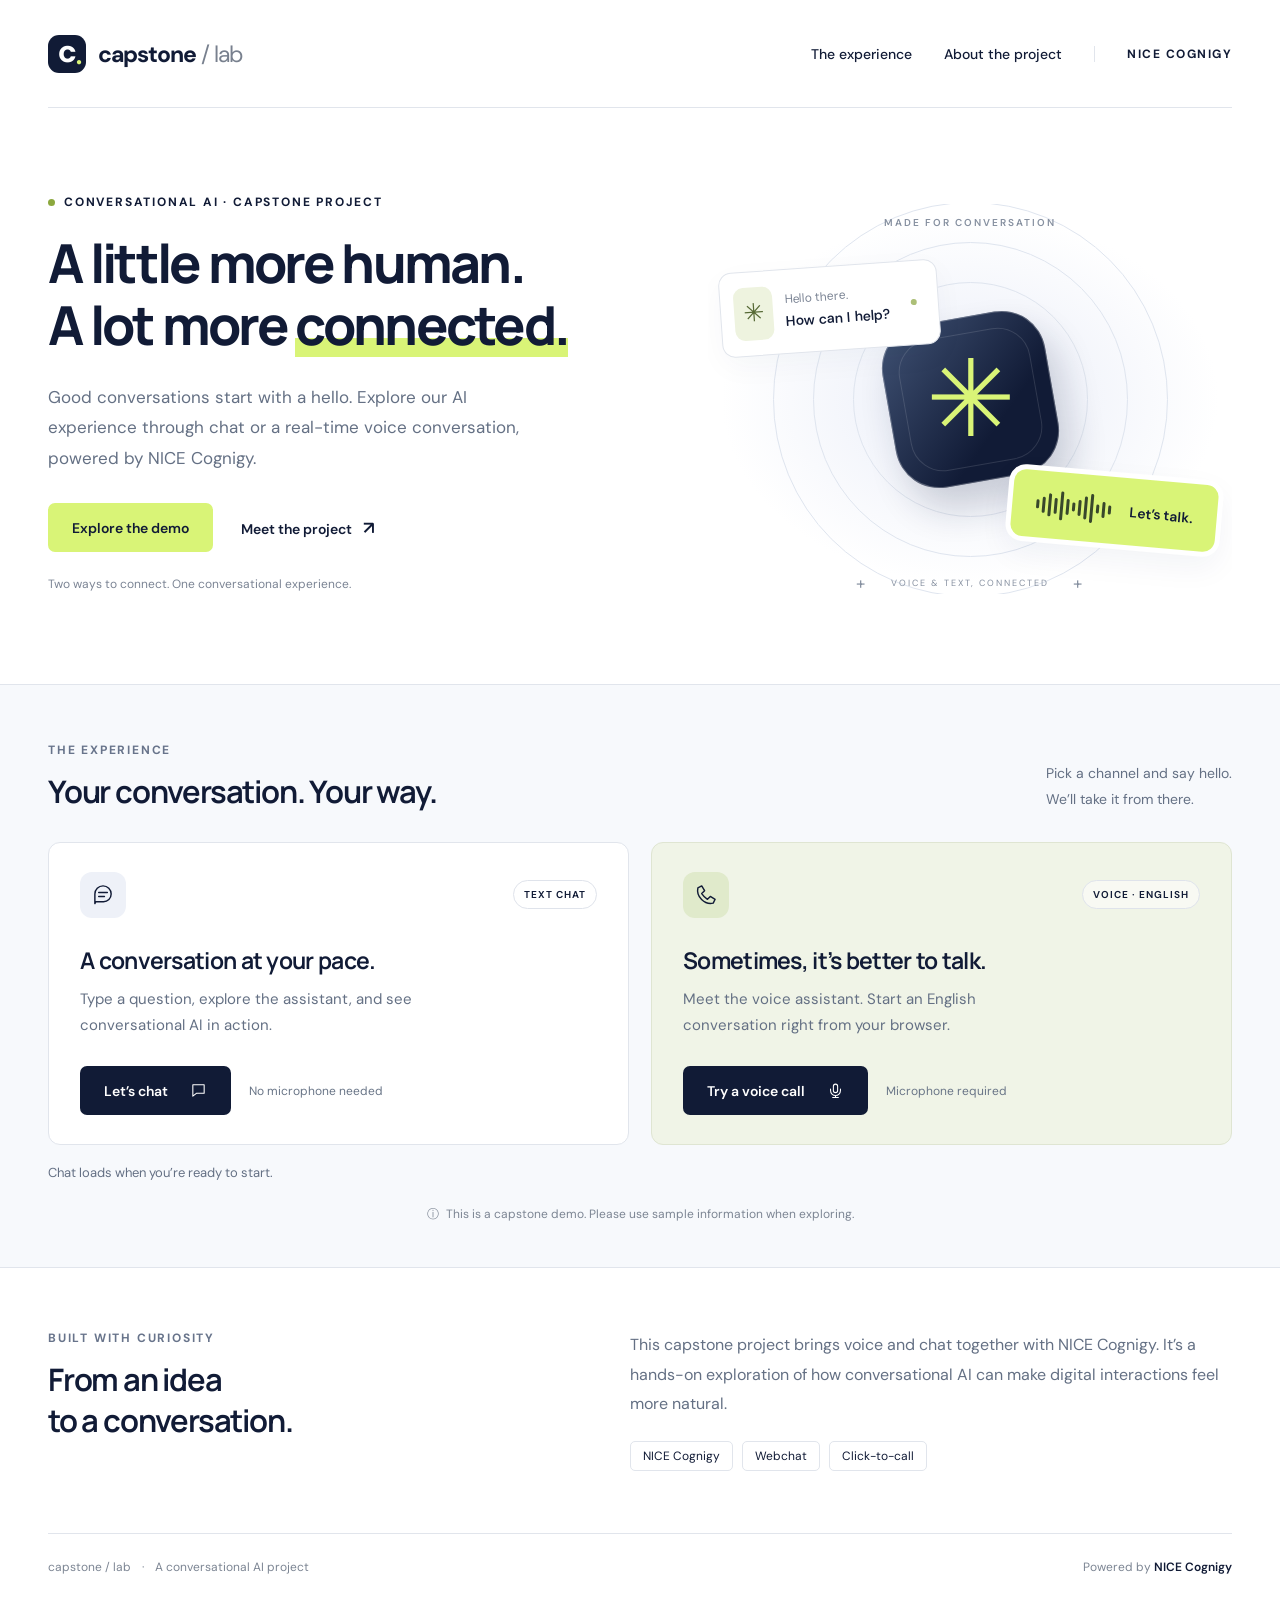
==== index.html @ f388ea54 "Add Cognigy capstone site and GitHub Pages setup" ====
<!doctype html>
<html lang="en">
<head>
  <meta charset="utf-8">
  <meta name="viewport" content="width=device-width, initial-scale=1">
  <meta name="theme-color" content="#111b36">
  <meta name="description" content="Explore a NICE Cognigy capstone project through conversational chat and an English voice experience.">
  <title>Conversational AI Lab · NICE Cognigy Capstone</title>
  <link rel="stylesheet" href="styles.css">
  <script src="app.js" defer></script>
</head>
<body>
  <a class="skip-link" href="#main">Skip to content</a>
  <header class="header wrap">
    <a class="brand" href="#" aria-label="Capstone Lab home"><span class="brand-icon" aria-hidden="true">c<span>●</span></span><span>capstone<span class="brand-light"> / lab</span></span></a>
    <nav aria-label="Main navigation"><a href="#experience">The experience</a><a href="#about">About the project</a><span class="nav-tag">NICE COGNIGY</span></nav>
  </header>
  <main id="main">
    <section class="hero wrap" aria-labelledby="hero-title">
      <div class="hero-copy">
        <p class="eyebrow"><span></span> CONVERSATIONAL AI · CAPSTONE PROJECT</p>
        <h1 id="hero-title">A little more human.<br>A lot more <em>connected.</em></h1>
        <p class="hero-description">Good conversations start with a hello. Explore our AI experience through chat or a real-time voice conversation, powered by NICE Cognigy.</p>
        <div class="hero-actions"><a class="button primary" href="#experience">Explore the demo</a><a class="text-link" href="#about">Meet the project <span aria-hidden="true">↗</span></a></div>
        <p class="hero-note">Two ways to connect. One conversational experience.</p>
      </div>
      <div class="conversation-art" aria-label="Illustration of voice and chat connected through conversational AI" role="img">
        <div class="orbit orbit-one"></div><div class="orbit orbit-two"></div><div class="orbit orbit-three"></div>
        <div class="art-label">MADE FOR CONVERSATION</div>
        <div class="floating-message"><span class="mini-avatar">✳</span><span>Hello there.<br><strong>How can I help?</strong></span><span class="message-dot"></span></div>
        <div class="ai-core"><div class="core-inner"><span class="core-spark">✳</span></div></div>
        <div class="voice-bubble"><span class="wave"><i></i><i></i><i></i><i></i><i></i><i></i><i></i><i></i><i></i><i></i><i></i><i></i><i></i></span><span>Let’s talk.</span></div>
        <div class="art-caption"><span class="tiny-cross">+</span> VOICE & TEXT, CONNECTED <span class="tiny-cross">+</span></div>
      </div>
    </section>
    <section class="experience-section" id="experience" aria-labelledby="experience-title">
      <div class="wrap">
        <div class="section-heading"><div><p class="eyebrow">THE EXPERIENCE</p><h2 id="experience-title">Your conversation. Your way.</h2></div><p>Pick a channel and say hello.<br>We’ll take it from there.</p></div>
        <div class="channels">
          <article class="channel chat-channel">
            <div class="card-top"><span class="channel-icon" aria-hidden="true"><svg viewBox="0 0 24 24"><path d="M20 11.5a8 8 0 0 1-8 8H4l-1 2v-10a8.5 8.5 0 0 1 17 0Z"/><path d="M7 10h9M7 14h6"/></svg></span><span class="pill">TEXT CHAT</span></div>
            <h3>A conversation at your pace.</h3><p>Type a question, explore the assistant, and see conversational AI in action.</p>
            <div class="card-bottom"><button class="button dark" type="button" data-chat>Let’s chat <svg viewBox="0 0 24 24" aria-hidden="true"><path d="M4 4h16v12H9l-5 4Z"/></svg></button><span>No microphone needed</span></div>
          </article>
          <article class="channel voice-channel">
            <div class="card-top"><span class="channel-icon" aria-hidden="true"><svg viewBox="0 0 24 24"><path d="m7 3 3 5-3 3c2 3 3 4 6 6l3-3 5 3-2 4C10 23 1 14 3 5Z"/></svg></span><span class="pill">VOICE · ENGLISH</span></div>
            <h3>Sometimes, it’s better to talk.</h3><p>Meet the voice assistant. Start an English conversation right from your browser.</p>
            <div class="card-bottom"><button class="button dark" type="button" id="open-voice">Try a voice call <svg viewBox="0 0 24 24" aria-hidden="true"><path d="M12 3a3 3 0 0 0-3 3v6a3 3 0 0 0 6 0V6a3 3 0 0 0-3-3ZM5 10v2a7 7 0 0 0 14 0v-2M12 19v3M8 22h8"/></svg></button><span>Microphone required</span></div>
          </article>
        </div>
        <p id="chat-status" class="widget-status" role="status" aria-live="polite">Chat loads when you’re ready to start.</p>
        <p class="demo-note"><span aria-hidden="true">ⓘ</span> This is a capstone demo. Please use sample information when exploring.</p>
      </div>
    </section>
    <section class="about wrap" id="about" aria-labelledby="about-title">
      <div><p class="eyebrow">BUILT WITH CURIOSITY</p><h2 id="about-title">From an idea<br>to a conversation.</h2></div>
      <div class="about-copy"><p>This capstone project brings voice and chat together with NICE Cognigy. It’s a hands-on exploration of how conversational AI can make digital interactions feel more natural.</p><div class="project-tags"><span>NICE Cognigy</span><span>Webchat</span><span>Click-to-call</span></div></div>
    </section>
  </main>
  <footer class="footer wrap"><span>capstone / lab <span class="footer-divider">·</span> A conversational AI project</span><span>Powered by <strong>NICE Cognigy</strong></span></footer>
  <dialog id="voice-dialog" aria-labelledby="voice-title"><div class="dialog-header"><div><p class="eyebrow">VOICE EXPERIENCE</p><h2 id="voice-title">Let’s talk. In English.</h2></div><button id="close-voice" class="close-button" aria-label="Close voice experience and end call">✕</button></div><p class="dialog-help">Allow microphone access when prompted, then use the call controls below. Closing this window ends the session.</p><iframe id="voice-frame" title="Cognigy English click-to-call" allow="microphone; autoplay"></iframe></dialog>
  <noscript><p class="noscript">Enable JavaScript to use the chat and voice experiences.</p></noscript>
</body>
</html>
---- styles.css ----
@import url('https://fonts.googleapis.com/css2?family=DM+Sans:wght@400;450;500;550;600;650;700&family=Manrope:wght@400;500;600;650;700;750;800&display=swap');
:root{--navy:#111b36;--muted:#647084;--lime:#d9f477;--line:#e1e5ec;--paper:#f7f9fc;font-family:'DM Sans',sans-serif;color:var(--navy);background:#fff;font-synthesis:none}
*{box-sizing:border-box}html{scroll-behavior:smooth;scroll-padding-top:25px}body{margin:0}button,a{-webkit-tap-highlight-color:transparent}a{color:inherit;text-decoration:none}button{font:inherit;cursor:pointer}button:disabled{cursor:wait;opacity:.65}button,a{touch-action:manipulation}button:focus-visible,a:focus-visible{outline:3px solid #71883a;outline-offset:5px}.wrap{width:min(1200px,calc(100% - 96px));margin-inline:auto}.header{height:108px;display:flex;align-items:center;justify-content:space-between;border-bottom:1px solid var(--line)}.brand{display:flex;align-items:center;gap:12px;font-weight:750;font-size:23px;letter-spacing:-1px}.brand-light{font-weight:400;color:#78808e}.brand-icon{width:38px;height:38px;border-radius:11px;background:var(--navy);color:white;font-size:32px;line-height:33px;text-align:center;position:relative}.brand-icon span{font-size:10px;color:var(--lime);position:absolute;right:5px;bottom:-5px}nav{display:flex;align-items:center;gap:32px;font-size:14px;font-weight:500}nav a:hover,.text-link:hover{text-decoration:underline;text-underline-offset:5px}.nav-tag{border-left:1px solid var(--line);padding-left:32px;letter-spacing:1.5px;font-size:12px;font-weight:700}.hero{display:grid;grid-template-columns:1.2fr 1fr;gap:32px;align-items:center;padding-block:86px 80px}.eyebrow{display:flex;align-items:center;gap:9px;font-size:12px;letter-spacing:1.8px;font-weight:700;margin:0 0 22px}.eyebrow>span{width:7px;height:7px;background:#8ca83e;border-radius:50%}h1,h2,h3{font-family:Manrope,sans-serif}h1{font-size:clamp(38px,4.2vw,58px);line-height:1.15;letter-spacing:-2.7px;font-weight:750;margin:0 0 26px}h1 em{font-style:normal;position:relative;white-space:nowrap;background:linear-gradient(transparent 68%,var(--lime) 68%,var(--lime) 94%,transparent 94%)}.hero-description{font-size:17px;line-height:1.8;color:var(--muted);max-width:475px;margin:0 0 30px}.hero-actions{display:flex;align-items:center;gap:28px}.button{display:inline-flex;gap:22px;align-items:center;justify-content:center;min-height:49px;border-radius:7px;padding:14px 23px;border:1px solid transparent;font-size:14px;font-weight:600;transition:transform .2s,background .2s}.button:hover{transform:translateY(-2px)}.primary{background:var(--lime)}.primary:hover{background:#cbe967}.text-link{font-size:14px;font-weight:600}.text-link span{font-size:18px;margin-left:8px}.hero-note{color:#7b8494;font-size:12px;margin-top:24px}.conversation-art{height:390px;position:relative;display:grid;place-items:center;background:radial-gradient(ellipse at center,#e9edf8 0,transparent 67%);overflow:hidden}.orbit{position:absolute;border:1px solid #dfe5ef;border-radius:50%;width:235px;height:235px}.orbit-two{width:315px;height:315px}.orbit-three{width:395px;height:395px}.orbit-two:before{content:'';position:absolute;width:10px;height:10px;background:var(--lime);border:4px solid white;box-sizing:content-box;border-radius:50%;left:16px;top:45px}.orbit-three:after{content:'+';position:absolute;color:#8190a6;font-size:24px;right:43px;bottom:44px}.art-label{position:absolute;top:12px;font-size:10px;font-weight:600;letter-spacing:2px;color:#8690a0}.ai-core{width:165px;height:165px;border-radius:44px;transform:rotate(-10deg);background:linear-gradient(135deg,#415375,#111b36 66%);box-shadow:9px 23px 36px #15223e30,inset 0 0 0 1px #fff4;display:grid;place-items:center}.core-inner{border:1px solid #ffffff20;width:133px;height:133px;display:grid;place-items:center;border-radius:33px}.core-spark{color:var(--lime);font-size:107px;font-family:Arial,sans-serif;line-height:1;transform:rotate(10deg)}.floating-message{position:absolute;z-index:1;top:62px;left:12px;display:flex;gap:12px;align-items:center;background:white;border:1px solid var(--line);padding:15px 21px 15px 13px;border-radius:13px;box-shadow:0 10px 30px #1d305b09;transform:rotate(-4deg);font-size:12px;line-height:1.7;color:#7b8494}.floating-message strong{color:var(--navy);font-weight:550;font-size:14px}.mini-avatar{background:#eef3df;color:#556834;font-size:25px;border-radius:10px;padding:5px 9px}.message-dot{width:6px;height:6px;background:#acbf77;border-radius:50%;margin-left:10px}.voice-bubble{position:absolute;bottom:45px;right:10px;z-index:1;display:flex;align-items:center;gap:19px;background:var(--lime);border:5px solid white;padding:20px 24px;border-radius:17px;transform:rotate(5deg);box-shadow:0 12px 30px #1d305b0d;font-size:14px;font-weight:600}.wave{display:flex;gap:3px;align-items:center;height:27px}.wave i{width:3px;height:9px;border-radius:3px;background:#38472b}.wave i:nth-child(3n){height:23px}.wave i:nth-child(2n){height:16px}.wave i:nth-child(5n){height:29px}.art-caption{position:absolute;bottom:0;display:flex;align-items:center;gap:24px;font-size:9px;letter-spacing:2px;color:#8690a0}.tiny-cross{font-size:17px}.experience-section{background:var(--paper);border-block:1px solid var(--line);padding:57px 0 32px}.section-heading{display:flex;align-items:end;justify-content:space-between;margin-bottom:30px}.section-heading .eyebrow,.about .eyebrow{margin-bottom:13px;color:#68748b}h2{font-size:31px;line-height:1.3;letter-spacing:-1.2px;margin:0;font-weight:650}.section-heading>p{font-size:14px;line-height:1.8;color:var(--muted);margin:0}.channels{display:grid;grid-template-columns:1fr 1fr;gap:22px}.channel{padding:29px 31px;border:1px solid var(--line);border-radius:12px;background:white;position:relative}.voice-channel{background:#f0f4e7;border-color:#dfe5d2}.card-top{display:flex;align-items:center;justify-content:space-between;margin-bottom:26px}.channel-icon{width:46px;height:46px;border-radius:12px;display:grid;place-items:center;background:#eef1f8}.voice-channel .channel-icon{background:#e0eacb}svg{width:23px;height:23px;fill:none;stroke:currentColor;stroke-width:1.5;stroke-linecap:round;stroke-linejoin:round}.pill{font-size:10px;font-weight:650;letter-spacing:1px;border:1px solid #dfe3eb;padding:7px 10px;border-radius:30px;background:#fff8}h3{font-size:23px;letter-spacing:-.7px;font-weight:650;margin:0 0 10px}.channel>p{font-size:15px;line-height:1.75;color:var(--muted);max-width:380px;margin:0 0 28px}.card-bottom{display:flex;align-items:center;gap:18px}.dark{background:var(--navy);color:white}.dark:hover{background:#2a3855}.button svg{width:17px;height:17px}.card-bottom>span{font-size:12px;color:#697587}.widget-status{font-size:13px;color:var(--muted);min-height:20px;margin:19px 0 0}.widget-status.error{color:#a13225}.demo-note{display:flex;justify-content:center;gap:7px;font-size:12px;color:#7c8593;margin-top:22px}.about{display:grid;grid-template-columns:1fr 1.2fr;gap:80px;padding-block:62px}.about-copy>p{font-size:16px;line-height:1.85;color:var(--muted);margin:0 0 22px}.project-tags{display:flex;flex-wrap:wrap;gap:9px}.project-tags span{font-size:12px;border:1px solid var(--line);border-radius:5px;padding:6px 12px}.footer{padding-block:25px 35px;border-top:1px solid var(--line);display:flex;justify-content:space-between;font-size:12px;color:#7c8593}.footer strong{color:var(--navy);font-weight:600}.footer-divider{margin-inline:8px}dialog{width:min(650px,calc(100% - 28px));max-height:90dvh;overflow:auto;border:1px solid var(--line);border-radius:18px;padding:27px;background:white;color:var(--navy)}dialog::backdrop{background:#111b36b3;backdrop-filter:blur(5px)}.dialog-header{display:flex;align-items:start;justify-content:space-between;gap:15px}.dialog-header .eyebrow{margin-bottom:8px}.dialog-header h2{font-size:25px}.close-button{border:1px solid var(--line);border-radius:50%;height:36px;width:36px;background:white;flex-shrink:0}.dialog-help{font-size:14px;line-height:1.7;color:var(--muted)}iframe{width:100%;height:440px;border:0;border-radius:12px;background:#111b36}body:has(dialog[open]){overflow:hidden}.skip-link{position:fixed;left:15px;top:-80px;z-index:100;background:var(--lime);padding:12px}.skip-link:focus{top:15px}.noscript{background:var(--lime);text-align:center;padding:15px}
@media(min-width:1450px){.hero{padding-block:104px}.conversation-art{height:420px}}
@media(max-width:1000px){.wrap{width:calc(100% - 56px)}nav{gap:20px}.nav-tag{display:none}.hero{gap:5px;padding-block:65px}h1{font-size:42px}.conversation-art{transform:scale(.9);margin-inline:-20px}.hero-description{font-size:16px}.channel{padding:25px}.card-bottom{align-items:start;flex-direction:column;gap:12px}.section-heading>p{max-width:200px}.about{gap:40px}}
@media(max-width:700px){.wrap{width:calc(100% - 40px)}.header{height:83px}.brand{font-size:20px}nav a{font-size:12px}nav a:last-of-type{display:none}.hero{grid-template-columns:1fr;padding-top:45px;padding-bottom:30px}.hero .eyebrow{font-size:10px;letter-spacing:1.3px}h1{font-size:clamp(35px,8vw,49px);letter-spacing:-1.8px}.hero-description{max-width:500px}.conversation-art{height:340px;transform:none;width:min(420px,100%);margin:30px auto 0}.floating-message{left:0;top:37px}.voice-bubble{right:0;bottom:35px}.art-label{top:0}.hero-actions{gap:23px}.section-heading{display:block}.section-heading>p{max-width:none;margin-top:15px}.section-heading>p br{display:none}h2{font-size:28px}.experience-section{padding-top:38px}.channels{grid-template-columns:1fr;gap:16px}.card-bottom{flex-direction:row;align-items:center;flex-wrap:wrap}.channel>p{max-width:none}h3{font-size:22px}.about{grid-template-columns:1fr;gap:24px;padding-block:40px}.about h2 br{display:none}.footer{gap:15px;flex-direction:column;padding-bottom:85px}.demo-note{line-height:1.6;justify-content:start}dialog{padding:20px}iframe{height:420px}}
@media(prefers-reduced-motion:reduce){html{scroll-behavior:auto}.button{transition:none}}
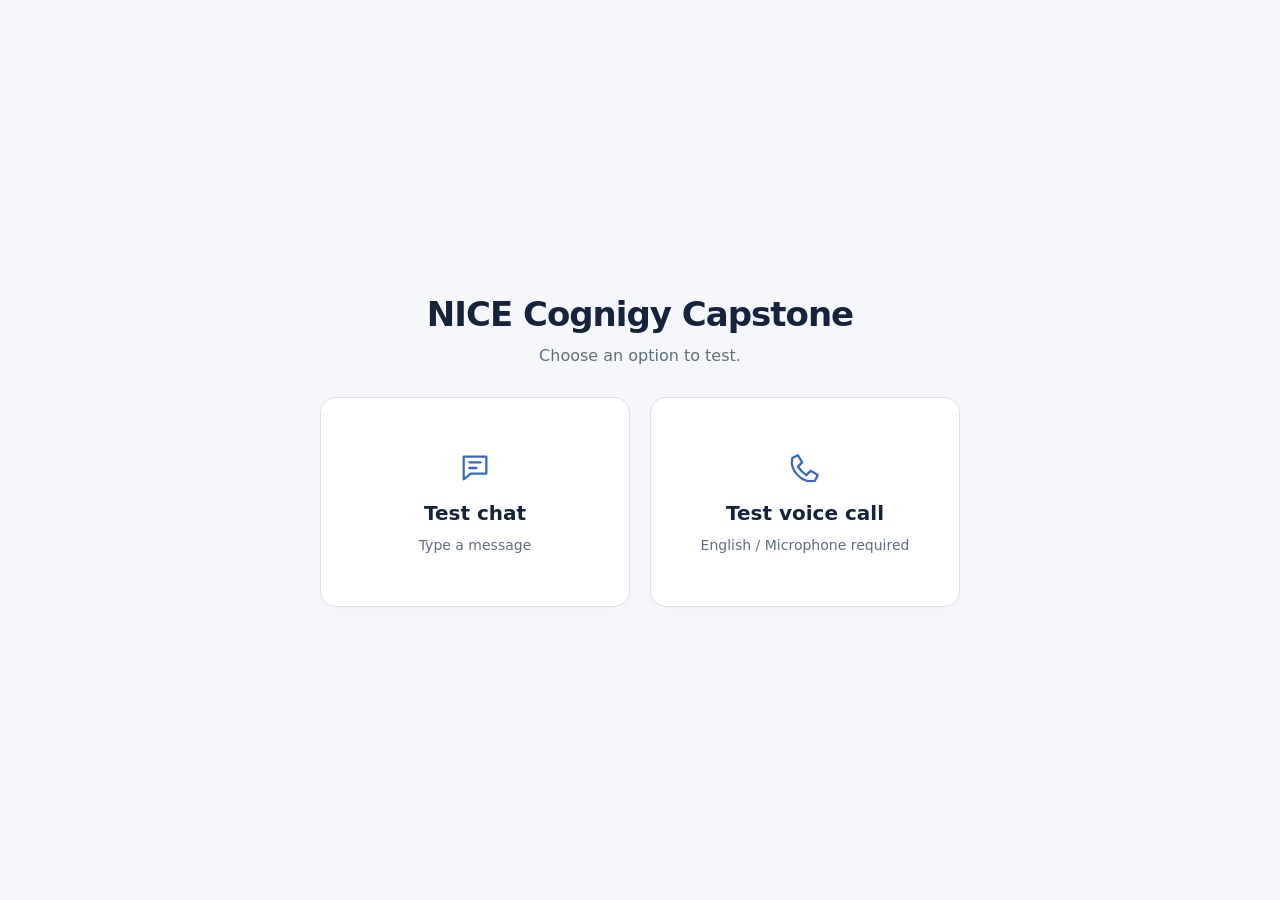
==== commit ebdc8e91: "Simplify page to chat and voice test options" ====
--- a/index.html
+++ b/index.html
@@ -3,62 +3,38 @@
 <head>
   <meta charset="utf-8">
   <meta name="viewport" content="width=device-width, initial-scale=1">
-  <meta name="theme-color" content="#111b36">
-  <meta name="description" content="Explore a NICE Cognigy capstone project through conversational chat and an English voice experience.">
-  <title>Conversational AI Lab · NICE Cognigy Capstone</title>
+  <meta name="theme-color" content="#f5f7fb">
+  <meta name="description" content="Test the NICE Cognigy capstone chat and English voice assistant.">
+  <title>NICE Cognigy Capstone</title>
   <link rel="stylesheet" href="styles.css">
   <script src="app.js" defer></script>
 </head>
 <body>
-  <a class="skip-link" href="#main">Skip to content</a>
-  <header class="header wrap">
-    <a class="brand" href="#" aria-label="Capstone Lab home"><span class="brand-icon" aria-hidden="true">c<span>●</span></span><span>capstone<span class="brand-light"> / lab</span></span></a>
-    <nav aria-label="Main navigation"><a href="#experience">The experience</a><a href="#about">About the project</a><span class="nav-tag">NICE COGNIGY</span></nav>
-  </header>
-  <main id="main">
-    <section class="hero wrap" aria-labelledby="hero-title">
-      <div class="hero-copy">
-        <p class="eyebrow"><span></span> CONVERSATIONAL AI · CAPSTONE PROJECT</p>
-        <h1 id="hero-title">A little more human.<br>A lot more <em>connected.</em></h1>
-        <p class="hero-description">Good conversations start with a hello. Explore our AI experience through chat or a real-time voice conversation, powered by NICE Cognigy.</p>
-        <div class="hero-actions"><a class="button primary" href="#experience">Explore the demo</a><a class="text-link" href="#about">Meet the project <span aria-hidden="true">↗</span></a></div>
-        <p class="hero-note">Two ways to connect. One conversational experience.</p>
-      </div>
-      <div class="conversation-art" aria-label="Illustration of voice and chat connected through conversational AI" role="img">
-        <div class="orbit orbit-one"></div><div class="orbit orbit-two"></div><div class="orbit orbit-three"></div>
-        <div class="art-label">MADE FOR CONVERSATION</div>
-        <div class="floating-message"><span class="mini-avatar">✳</span><span>Hello there.<br><strong>How can I help?</strong></span><span class="message-dot"></span></div>
-        <div class="ai-core"><div class="core-inner"><span class="core-spark">✳</span></div></div>
-        <div class="voice-bubble"><span class="wave"><i></i><i></i><i></i><i></i><i></i><i></i><i></i><i></i><i></i><i></i><i></i><i></i><i></i></span><span>Let’s talk.</span></div>
-        <div class="art-caption"><span class="tiny-cross">+</span> VOICE & TEXT, CONNECTED <span class="tiny-cross">+</span></div>
-      </div>
-    </section>
-    <section class="experience-section" id="experience" aria-labelledby="experience-title">
-      <div class="wrap">
-        <div class="section-heading"><div><p class="eyebrow">THE EXPERIENCE</p><h2 id="experience-title">Your conversation. Your way.</h2></div><p>Pick a channel and say hello.<br>We’ll take it from there.</p></div>
-        <div class="channels">
-          <article class="channel chat-channel">
-            <div class="card-top"><span class="channel-icon" aria-hidden="true"><svg viewBox="0 0 24 24"><path d="M20 11.5a8 8 0 0 1-8 8H4l-1 2v-10a8.5 8.5 0 0 1 17 0Z"/><path d="M7 10h9M7 14h6"/></svg></span><span class="pill">TEXT CHAT</span></div>
-            <h3>A conversation at your pace.</h3><p>Type a question, explore the assistant, and see conversational AI in action.</p>
-            <div class="card-bottom"><button class="button dark" type="button" data-chat>Let’s chat <svg viewBox="0 0 24 24" aria-hidden="true"><path d="M4 4h16v12H9l-5 4Z"/></svg></button><span>No microphone needed</span></div>
-          </article>
-          <article class="channel voice-channel">
-            <div class="card-top"><span class="channel-icon" aria-hidden="true"><svg viewBox="0 0 24 24"><path d="m7 3 3 5-3 3c2 3 3 4 6 6l3-3 5 3-2 4C10 23 1 14 3 5Z"/></svg></span><span class="pill">VOICE · ENGLISH</span></div>
-            <h3>Sometimes, it’s better to talk.</h3><p>Meet the voice assistant. Start an English conversation right from your browser.</p>
-            <div class="card-bottom"><button class="button dark" type="button" id="open-voice">Try a voice call <svg viewBox="0 0 24 24" aria-hidden="true"><path d="M12 3a3 3 0 0 0-3 3v6a3 3 0 0 0 6 0V6a3 3 0 0 0-3-3ZM5 10v2a7 7 0 0 0 14 0v-2M12 19v3M8 22h8"/></svg></button><span>Microphone required</span></div>
-          </article>
-        </div>
-        <p id="chat-status" class="widget-status" role="status" aria-live="polite">Chat loads when you’re ready to start.</p>
-        <p class="demo-note"><span aria-hidden="true">ⓘ</span> This is a capstone demo. Please use sample information when exploring.</p>
-      </div>
-    </section>
-    <section class="about wrap" id="about" aria-labelledby="about-title">
-      <div><p class="eyebrow">BUILT WITH CURIOSITY</p><h2 id="about-title">From an idea<br>to a conversation.</h2></div>
-      <div class="about-copy"><p>This capstone project brings voice and chat together with NICE Cognigy. It’s a hands-on exploration of how conversational AI can make digital interactions feel more natural.</p><div class="project-tags"><span>NICE Cognigy</span><span>Webchat</span><span>Click-to-call</span></div></div>
-    </section>
+  <main>
+    <h1>NICE Cognigy Capstone</h1>
+    <p class="intro">Choose an option to test.</p>
+    <div class="options">
+      <button class="option" type="button" data-chat>
+        <svg viewBox="0 0 24 24" aria-hidden="true"><path d="M4 4h16v12H9l-5 4Z"/><path d="M8 8h8M8 12h5"/></svg>
+        <span class="option-title">Test chat</span>
+        <span class="option-note">Type a message</span>
+      </button>
+      <button class="option" type="button" id="open-voice">
+        <svg viewBox="0 0 24 24" aria-hidden="true"><path d="m7 3 3 5-3 3c2 3 3 4 6 6l3-3 5 3-2 4C10 23 1 14 3 5Z"/></svg>
+        <span class="option-title">Test voice call</span>
+        <span class="option-note">English / Microphone required</span>
+      </button>
+    </div>
+    <p id="chat-status" class="widget-status" role="status" aria-live="polite"></p>
+    <noscript><p>Enable JavaScript to test chat and voice.</p></noscript>
   </main>
-  <footer class="footer wrap"><span>capstone / lab <span class="footer-divider">·</span> A conversational AI project</span><span>Powered by <strong>NICE Cognigy</strong></span></footer>
-  <dialog id="voice-dialog" aria-labelledby="voice-title"><div class="dialog-header"><div><p class="eyebrow">VOICE EXPERIENCE</p><h2 id="voice-title">Let’s talk. In English.</h2></div><button id="close-voice" class="close-button" aria-label="Close voice experience and end call">✕</button></div><p class="dialog-help">Allow microphone access when prompted, then use the call controls below. Closing this window ends the session.</p><iframe id="voice-frame" title="Cognigy English click-to-call" allow="microphone; autoplay"></iframe></dialog>
-  <noscript><p class="noscript">Enable JavaScript to use the chat and voice experiences.</p></noscript>
+  <dialog id="voice-dialog" aria-labelledby="voice-title">
+    <div class="dialog-header">
+      <h2 id="voice-title">English voice call</h2>
+      <button id="close-voice" class="close-button" aria-label="Close voice experience and end call">Close</button>
+    </div>
+    <p class="dialog-help">Allow microphone access when prompted. Closing this window ends the call.</p>
+    <iframe id="voice-frame" title="Cognigy English click-to-call" allow="microphone; autoplay"></iframe>
+  </dialog>
 </body>
 </html>
--- a/styles.css
+++ b/styles.css
@@ -1,7 +1,37 @@
-@import url('https://fonts.googleapis.com/css2?family=DM+Sans:wght@400;450;500;550;600;650;700&family=Manrope:wght@400;500;600;650;700;750;800&display=swap');
-:root{--navy:#111b36;--muted:#647084;--lime:#d9f477;--line:#e1e5ec;--paper:#f7f9fc;font-family:'DM Sans',sans-serif;color:var(--navy);background:#fff;font-synthesis:none}
-*{box-sizing:border-box}html{scroll-behavior:smooth;scroll-padding-top:25px}body{margin:0}button,a{-webkit-tap-highlight-color:transparent}a{color:inherit;text-decoration:none}button{font:inherit;cursor:pointer}button:disabled{cursor:wait;opacity:.65}button,a{touch-action:manipulation}button:focus-visible,a:focus-visible{outline:3px solid #71883a;outline-offset:5px}.wrap{width:min(1200px,calc(100% - 96px));margin-inline:auto}.header{height:108px;display:flex;align-items:center;justify-content:space-between;border-bottom:1px solid var(--line)}.brand{display:flex;align-items:center;gap:12px;font-weight:750;font-size:23px;letter-spacing:-1px}.brand-light{font-weight:400;color:#78808e}.brand-icon{width:38px;height:38px;border-radius:11px;background:var(--navy);color:white;font-size:32px;line-height:33px;text-align:center;position:relative}.brand-icon span{font-size:10px;color:var(--lime);position:absolute;right:5px;bottom:-5px}nav{display:flex;align-items:center;gap:32px;font-size:14px;font-weight:500}nav a:hover,.text-link:hover{text-decoration:underline;text-underline-offset:5px}.nav-tag{border-left:1px solid var(--line);padding-left:32px;letter-spacing:1.5px;font-size:12px;font-weight:700}.hero{display:grid;grid-template-columns:1.2fr 1fr;gap:32px;align-items:center;padding-block:86px 80px}.eyebrow{display:flex;align-items:center;gap:9px;font-size:12px;letter-spacing:1.8px;font-weight:700;margin:0 0 22px}.eyebrow>span{width:7px;height:7px;background:#8ca83e;border-radius:50%}h1,h2,h3{font-family:Manrope,sans-serif}h1{font-size:clamp(38px,4.2vw,58px);line-height:1.15;letter-spacing:-2.7px;font-weight:750;margin:0 0 26px}h1 em{font-style:normal;position:relative;white-space:nowrap;background:linear-gradient(transparent 68%,var(--lime) 68%,var(--lime) 94%,transparent 94%)}.hero-description{font-size:17px;line-height:1.8;color:var(--muted);max-width:475px;margin:0 0 30px}.hero-actions{display:flex;align-items:center;gap:28px}.button{display:inline-flex;gap:22px;align-items:center;justify-content:center;min-height:49px;border-radius:7px;padding:14px 23px;border:1px solid transparent;font-size:14px;font-weight:600;transition:transform .2s,background .2s}.button:hover{transform:translateY(-2px)}.primary{background:var(--lime)}.primary:hover{background:#cbe967}.text-link{font-size:14px;font-weight:600}.text-link span{font-size:18px;margin-left:8px}.hero-note{color:#7b8494;font-size:12px;margin-top:24px}.conversation-art{height:390px;position:relative;display:grid;place-items:center;background:radial-gradient(ellipse at center,#e9edf8 0,transparent 67%);overflow:hidden}.orbit{position:absolute;border:1px solid #dfe5ef;border-radius:50%;width:235px;height:235px}.orbit-two{width:315px;height:315px}.orbit-three{width:395px;height:395px}.orbit-two:before{content:'';position:absolute;width:10px;height:10px;background:var(--lime);border:4px solid white;box-sizing:content-box;border-radius:50%;left:16px;top:45px}.orbit-three:after{content:'+';position:absolute;color:#8190a6;font-size:24px;right:43px;bottom:44px}.art-label{position:absolute;top:12px;font-size:10px;font-weight:600;letter-spacing:2px;color:#8690a0}.ai-core{width:165px;height:165px;border-radius:44px;transform:rotate(-10deg);background:linear-gradient(135deg,#415375,#111b36 66%);box-shadow:9px 23px 36px #15223e30,inset 0 0 0 1px #fff4;display:grid;place-items:center}.core-inner{border:1px solid #ffffff20;width:133px;height:133px;display:grid;place-items:center;border-radius:33px}.core-spark{color:var(--lime);font-size:107px;font-family:Arial,sans-serif;line-height:1;transform:rotate(10deg)}.floating-message{position:absolute;z-index:1;top:62px;left:12px;display:flex;gap:12px;align-items:center;background:white;border:1px solid var(--line);padding:15px 21px 15px 13px;border-radius:13px;box-shadow:0 10px 30px #1d305b09;transform:rotate(-4deg);font-size:12px;line-height:1.7;color:#7b8494}.floating-message strong{color:var(--navy);font-weight:550;font-size:14px}.mini-avatar{background:#eef3df;color:#556834;font-size:25px;border-radius:10px;padding:5px 9px}.message-dot{width:6px;height:6px;background:#acbf77;border-radius:50%;margin-left:10px}.voice-bubble{position:absolute;bottom:45px;right:10px;z-index:1;display:flex;align-items:center;gap:19px;background:var(--lime);border:5px solid white;padding:20px 24px;border-radius:17px;transform:rotate(5deg);box-shadow:0 12px 30px #1d305b0d;font-size:14px;font-weight:600}.wave{display:flex;gap:3px;align-items:center;height:27px}.wave i{width:3px;height:9px;border-radius:3px;background:#38472b}.wave i:nth-child(3n){height:23px}.wave i:nth-child(2n){height:16px}.wave i:nth-child(5n){height:29px}.art-caption{position:absolute;bottom:0;display:flex;align-items:center;gap:24px;font-size:9px;letter-spacing:2px;color:#8690a0}.tiny-cross{font-size:17px}.experience-section{background:var(--paper);border-block:1px solid var(--line);padding:57px 0 32px}.section-heading{display:flex;align-items:end;justify-content:space-between;margin-bottom:30px}.section-heading .eyebrow,.about .eyebrow{margin-bottom:13px;color:#68748b}h2{font-size:31px;line-height:1.3;letter-spacing:-1.2px;margin:0;font-weight:650}.section-heading>p{font-size:14px;line-height:1.8;color:var(--muted);margin:0}.channels{display:grid;grid-template-columns:1fr 1fr;gap:22px}.channel{padding:29px 31px;border:1px solid var(--line);border-radius:12px;background:white;position:relative}.voice-channel{background:#f0f4e7;border-color:#dfe5d2}.card-top{display:flex;align-items:center;justify-content:space-between;margin-bottom:26px}.channel-icon{width:46px;height:46px;border-radius:12px;display:grid;place-items:center;background:#eef1f8}.voice-channel .channel-icon{background:#e0eacb}svg{width:23px;height:23px;fill:none;stroke:currentColor;stroke-width:1.5;stroke-linecap:round;stroke-linejoin:round}.pill{font-size:10px;font-weight:650;letter-spacing:1px;border:1px solid #dfe3eb;padding:7px 10px;border-radius:30px;background:#fff8}h3{font-size:23px;letter-spacing:-.7px;font-weight:650;margin:0 0 10px}.channel>p{font-size:15px;line-height:1.75;color:var(--muted);max-width:380px;margin:0 0 28px}.card-bottom{display:flex;align-items:center;gap:18px}.dark{background:var(--navy);color:white}.dark:hover{background:#2a3855}.button svg{width:17px;height:17px}.card-bottom>span{font-size:12px;color:#697587}.widget-status{font-size:13px;color:var(--muted);min-height:20px;margin:19px 0 0}.widget-status.error{color:#a13225}.demo-note{display:flex;justify-content:center;gap:7px;font-size:12px;color:#7c8593;margin-top:22px}.about{display:grid;grid-template-columns:1fr 1.2fr;gap:80px;padding-block:62px}.about-copy>p{font-size:16px;line-height:1.85;color:var(--muted);margin:0 0 22px}.project-tags{display:flex;flex-wrap:wrap;gap:9px}.project-tags span{font-size:12px;border:1px solid var(--line);border-radius:5px;padding:6px 12px}.footer{padding-block:25px 35px;border-top:1px solid var(--line);display:flex;justify-content:space-between;font-size:12px;color:#7c8593}.footer strong{color:var(--navy);font-weight:600}.footer-divider{margin-inline:8px}dialog{width:min(650px,calc(100% - 28px));max-height:90dvh;overflow:auto;border:1px solid var(--line);border-radius:18px;padding:27px;background:white;color:var(--navy)}dialog::backdrop{background:#111b36b3;backdrop-filter:blur(5px)}.dialog-header{display:flex;align-items:start;justify-content:space-between;gap:15px}.dialog-header .eyebrow{margin-bottom:8px}.dialog-header h2{font-size:25px}.close-button{border:1px solid var(--line);border-radius:50%;height:36px;width:36px;background:white;flex-shrink:0}.dialog-help{font-size:14px;line-height:1.7;color:var(--muted)}iframe{width:100%;height:440px;border:0;border-radius:12px;background:#111b36}body:has(dialog[open]){overflow:hidden}.skip-link{position:fixed;left:15px;top:-80px;z-index:100;background:var(--lime);padding:12px}.skip-link:focus{top:15px}.noscript{background:var(--lime);text-align:center;padding:15px}
-@media(min-width:1450px){.hero{padding-block:104px}.conversation-art{height:420px}}
-@media(max-width:1000px){.wrap{width:calc(100% - 56px)}nav{gap:20px}.nav-tag{display:none}.hero{gap:5px;padding-block:65px}h1{font-size:42px}.conversation-art{transform:scale(.9);margin-inline:-20px}.hero-description{font-size:16px}.channel{padding:25px}.card-bottom{align-items:start;flex-direction:column;gap:12px}.section-heading>p{max-width:200px}.about{gap:40px}}
-@media(max-width:700px){.wrap{width:calc(100% - 40px)}.header{height:83px}.brand{font-size:20px}nav a{font-size:12px}nav a:last-of-type{display:none}.hero{grid-template-columns:1fr;padding-top:45px;padding-bottom:30px}.hero .eyebrow{font-size:10px;letter-spacing:1.3px}h1{font-size:clamp(35px,8vw,49px);letter-spacing:-1.8px}.hero-description{max-width:500px}.conversation-art{height:340px;transform:none;width:min(420px,100%);margin:30px auto 0}.floating-message{left:0;top:37px}.voice-bubble{right:0;bottom:35px}.art-label{top:0}.hero-actions{gap:23px}.section-heading{display:block}.section-heading>p{max-width:none;margin-top:15px}.section-heading>p br{display:none}h2{font-size:28px}.experience-section{padding-top:38px}.channels{grid-template-columns:1fr;gap:16px}.card-bottom{flex-direction:row;align-items:center;flex-wrap:wrap}.channel>p{max-width:none}h3{font-size:22px}.about{grid-template-columns:1fr;gap:24px;padding-block:40px}.about h2 br{display:none}.footer{gap:15px;flex-direction:column;padding-bottom:85px}.demo-note{line-height:1.6;justify-content:start}dialog{padding:20px}iframe{height:420px}}
-@media(prefers-reduced-motion:reduce){html{scroll-behavior:auto}.button{transition:none}}
+:root {
+  font-family: system-ui, -apple-system, BlinkMacSystemFont, "Segoe UI", sans-serif;
+  color: #17233d;
+  background: #f5f7fb;
+  font-synthesis: none;
+}
+* { box-sizing: border-box; }
+body { margin: 0; min-height: 100svh; display: grid; place-items: center; padding: 24px; }
+main { width: min(100%, 640px); text-align: center; }
+h1 { font-size: clamp(26px, 5vw, 34px); letter-spacing: -1px; margin: 0 0 12px; }
+.intro { color: #616d81; margin: 0 0 32px; }
+.options { display: grid; grid-template-columns: 1fr 1fr; gap: 20px; }
+button { font: inherit; cursor: pointer; touch-action: manipulation; }
+.option { display: flex; flex-direction: column; align-items: center; justify-content: center; gap: 12px; min-height: 210px; padding: 28px 20px; border: 1px solid #dbe1eb; border-radius: 16px; background: white; color: inherit; box-shadow: 0 4px 16px #17233d05; }
+.option:hover { background: #eef3fc; border-color: #8297bf; }
+.option:disabled { opacity: .6; cursor: wait; }
+button:focus-visible { outline: 3px solid #3967c5; outline-offset: 4px; }
+.option svg { width: 34px; height: 34px; margin-bottom: 4px; fill: none; stroke: #3967c5; stroke-width: 1.6; stroke-linecap: round; stroke-linejoin: round; }
+.option-title { font-size: 20px; font-weight: 650; }
+.option-note { font-size: 14px; color: #616d81; }
+.widget-status { font-size: 14px; line-height: 1.6; color: #616d81; margin: 20px 0 0; }
+.widget-status:empty { display: none; }
+.widget-status.error { color: #a13225; }
+dialog { width: min(650px, calc(100% - 32px)); max-height: 90dvh; overflow: auto; padding: 24px; border: 1px solid #dbe1eb; border-radius: 16px; color: #17233d; background: white; }
+dialog::backdrop { background: #17233d99; }
+.dialog-header { display: flex; align-items: center; justify-content: space-between; gap: 16px; }
+h2 { font-size: 22px; margin: 0; }
+.close-button { border: 1px solid #dbe1eb; border-radius: 7px; padding: 9px 14px; background: #f5f7fb; color: inherit; }
+.close-button:hover { background: #e7ecf5; }
+.dialog-help { font-size: 14px; color: #616d81; line-height: 1.6; }
+iframe { display: block; width: 100%; height: 440px; border: 0; border-radius: 10px; background: #111b36; }
+body:has(dialog[open]) { overflow: hidden; }
+@media (max-width: 520px) {
+  .options { grid-template-columns: 1fr; gap: 14px; }
+  .option { min-height: 170px; }
+  dialog { padding: 18px; }
+}
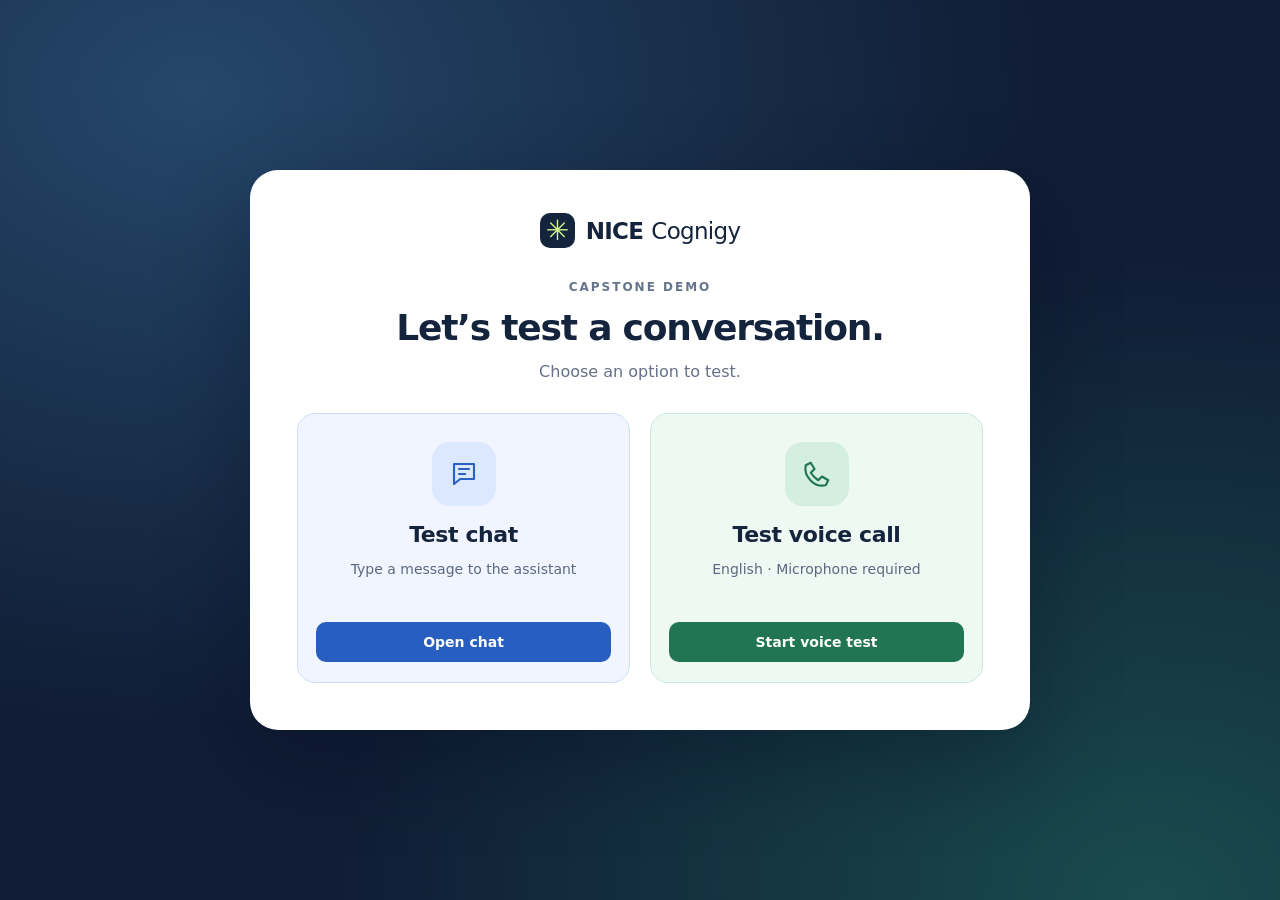
==== commit 49771d22: "Improve two-option demo styling and refresh stylesheet cache" ====
--- a/index.html
+++ b/index.html
@@ -3,26 +3,30 @@
 <head>
   <meta charset="utf-8">
   <meta name="viewport" content="width=device-width, initial-scale=1">
-  <meta name="theme-color" content="#f5f7fb">
+  <meta name="theme-color" content="#101d35">
   <meta name="description" content="Test the NICE Cognigy capstone chat and English voice assistant.">
   <title>NICE Cognigy Capstone</title>
-  <link rel="stylesheet" href="styles.css">
+  <link rel="stylesheet" href="styles.css?v=20261123-2">
   <script src="app.js" defer></script>
 </head>
 <body>
   <main>
-    <h1>NICE Cognigy Capstone</h1>
+    <p class="brand"><span class="brand-mark" aria-hidden="true">✳</span> NICE <span>Cognigy</span></p>
+    <p class="project-label">CAPSTONE DEMO</p>
+    <h1>Let’s test a conversation.</h1>
     <p class="intro">Choose an option to test.</p>
     <div class="options">
-      <button class="option" type="button" data-chat>
-        <svg viewBox="0 0 24 24" aria-hidden="true"><path d="M4 4h16v12H9l-5 4Z"/><path d="M8 8h8M8 12h5"/></svg>
+      <button class="option chat-option" type="button" data-chat>
+        <span class="option-icon"><svg viewBox="0 0 24 24" aria-hidden="true"><path d="M4 4h16v12H9l-5 4Z"/><path d="M8 8h8M8 12h5"/></svg></span>
         <span class="option-title">Test chat</span>
-        <span class="option-note">Type a message</span>
+        <span class="option-note">Type a message to the assistant</span>
+        <span class="option-action" aria-hidden="true">Open chat</span>
       </button>
-      <button class="option" type="button" id="open-voice">
-        <svg viewBox="0 0 24 24" aria-hidden="true"><path d="m7 3 3 5-3 3c2 3 3 4 6 6l3-3 5 3-2 4C10 23 1 14 3 5Z"/></svg>
+      <button class="option voice-option" type="button" id="open-voice">
+        <span class="option-icon"><svg viewBox="0 0 24 24" aria-hidden="true"><path d="m7 3 3 5-3 3c2 3 3 4 6 6l3-3 5 3-2 4C10 23 1 14 3 5Z"/></svg></span>
         <span class="option-title">Test voice call</span>
-        <span class="option-note">English / Microphone required</span>
+        <span class="option-note">English · Microphone required</span>
+        <span class="option-action" aria-hidden="true">Start voice test</span>
       </button>
     </div>
     <p id="chat-status" class="widget-status" role="status" aria-live="polite"></p>
--- a/styles.css
+++ b/styles.css
@@ -1,37 +1,73 @@
 :root {
-  font-family: system-ui, -apple-system, BlinkMacSystemFont, "Segoe UI", sans-serif;
-  color: #17233d;
-  background: #f5f7fb;
+  font-family: "Segoe UI", system-ui, -apple-system, sans-serif;
+  color: #15243d;
+  background: #101d35;
   font-synthesis: none;
+  color-scheme: light;
 }
 * { box-sizing: border-box; }
-body { margin: 0; min-height: 100svh; display: grid; place-items: center; padding: 24px; }
-main { width: min(100%, 640px); text-align: center; }
-h1 { font-size: clamp(26px, 5vw, 34px); letter-spacing: -1px; margin: 0 0 12px; }
-.intro { color: #616d81; margin: 0 0 32px; }
+body {
+  margin: 0;
+  min-height: 100svh;
+  display: grid;
+  grid-template-columns: minmax(0, 1fr);
+  place-items: center;
+  padding: 48px 24px;
+  background: radial-gradient(ellipse at 15% 10%, #25476a 0, transparent 55%), radial-gradient(ellipse at 90% 100%, #194b4e 0, transparent 50%), #101d35;
+}
+main {
+  width: min(100%, 780px);
+  min-width: 0;
+  justify-self: center;
+  text-align: center;
+  background: #fff;
+  padding: 42px 46px 46px;
+  border: 1px solid #ffffff60;
+  border-radius: 28px;
+  box-shadow: 0 32px 90px #030b1c50;
+}
+.brand { display: flex; align-items: center; justify-content: center; gap: 8px; font-size: 23px; font-weight: 800; letter-spacing: -.7px; margin: 0 0 32px; }
+.brand > span:last-child { font-weight: 450; }
+.brand-mark { display: grid; place-items: center; width: 35px; height: 35px; border-radius: 10px; background: #15243d; color: #d5f78b; font-size: 28px; margin-right: 3px; }
+.project-label { margin: 0 0 12px; font-size: 12px; font-weight: 700; letter-spacing: 2px; color: #64748b; }
+h1 { font-size: clamp(28px, 4.5vw, 36px); font-weight: 750; line-height: 1.2; letter-spacing: -1.2px; margin: 0 0 12px; }
+.intro { font-size: 16px; color: #657188; margin: 0 0 32px; }
 .options { display: grid; grid-template-columns: 1fr 1fr; gap: 20px; }
 button { font: inherit; cursor: pointer; touch-action: manipulation; }
-.option { display: flex; flex-direction: column; align-items: center; justify-content: center; gap: 12px; min-height: 210px; padding: 28px 20px; border: 1px solid #dbe1eb; border-radius: 16px; background: white; color: inherit; box-shadow: 0 4px 16px #17233d05; }
-.option:hover { background: #eef3fc; border-color: #8297bf; }
-.option:disabled { opacity: .6; cursor: wait; }
+.option { display: flex; flex-direction: column; align-items: center; gap: 12px; min-height: 270px; padding: 28px 18px 20px; border: 1px solid #cfddfa; border-radius: 18px; background: #f0f5ff; color: inherit; transition: transform .18s, box-shadow .18s, border-color .18s; }
+.voice-option { background: #eff9f4; border-color: #cce7d9; }
+.option:hover { transform: translateY(-4px); border-color: #7197e1; box-shadow: 0 12px 26px #1c4b9915; }
+.voice-option:hover { border-color: #64ae8c; box-shadow: 0 12px 26px #18734e15; }
+.option:active { transform: translateY(0); }
+.option:disabled { opacity: .6; cursor: wait; transform: none; }
 button:focus-visible { outline: 3px solid #3967c5; outline-offset: 4px; }
-.option svg { width: 34px; height: 34px; margin-bottom: 4px; fill: none; stroke: #3967c5; stroke-width: 1.6; stroke-linecap: round; stroke-linejoin: round; }
-.option-title { font-size: 20px; font-weight: 650; }
-.option-note { font-size: 14px; color: #616d81; }
+.option-icon { display: grid; place-items: center; width: 64px; height: 64px; border-radius: 18px; background: #dce8ff; color: #2b60c4; margin-bottom: 4px; }
+.voice-option .option-icon { background: #d4efdf; color: #207653; }
+.option svg { width: 30px; height: 30px; fill: none; stroke: currentColor; stroke-width: 1.7; stroke-linecap: round; stroke-linejoin: round; }
+.option-title { font-size: 22px; font-weight: 700; letter-spacing: -.4px; }
+.option-note { font-size: 14px; line-height: 1.5; color: #5b6980; }
+.option-action { display: block; margin-top: auto; width: 100%; border-radius: 10px; padding: 12px 14px; background: #285ec0; color: #fff; font-size: 14px; font-weight: 650; }
+.voice-option .option-action { background: #217552; }
 .widget-status { font-size: 14px; line-height: 1.6; color: #616d81; margin: 20px 0 0; }
 .widget-status:empty { display: none; }
 .widget-status.error { color: #a13225; }
-dialog { width: min(650px, calc(100% - 32px)); max-height: 90dvh; overflow: auto; padding: 24px; border: 1px solid #dbe1eb; border-radius: 16px; color: #17233d; background: white; }
-dialog::backdrop { background: #17233d99; }
+dialog { width: min(650px, calc(100% - 32px)); max-height: 90dvh; overflow: auto; padding: 24px; border: 1px solid #dbe1eb; border-radius: 20px; color: #17233d; background: white; box-shadow: 0 32px 90px #030b1c50; }
+dialog::backdrop { background: #0b1429b3; backdrop-filter: blur(5px); }
 .dialog-header { display: flex; align-items: center; justify-content: space-between; gap: 16px; }
 h2 { font-size: 22px; margin: 0; }
-.close-button { border: 1px solid #dbe1eb; border-radius: 7px; padding: 9px 14px; background: #f5f7fb; color: inherit; }
+.close-button { border: 1px solid #dbe1eb; border-radius: 9px; padding: 9px 14px; background: #f5f7fb; color: inherit; }
 .close-button:hover { background: #e7ecf5; }
 .dialog-help { font-size: 14px; color: #616d81; line-height: 1.6; }
-iframe { display: block; width: 100%; height: 440px; border: 0; border-radius: 10px; background: #111b36; }
+iframe { display: block; width: 100%; height: 440px; border: 0; border-radius: 12px; background: #111b36; }
 body:has(dialog[open]) { overflow: hidden; }
-@media (max-width: 520px) {
+@media (max-width: 580px) {
+  body { padding: 24px 16px; }
+  main { padding: 28px 20px; border-radius: 22px; }
+  .brand { margin-bottom: 26px; }
   .options { grid-template-columns: 1fr; gap: 14px; }
-  .option { min-height: 170px; }
+  .option { min-height: 230px; padding-top: 22px; }
+  .option-icon { width: 52px; height: 52px; border-radius: 15px; }
+  .option-action { margin-top: 6px; }
   dialog { padding: 18px; }
 }
+@media (prefers-reduced-motion: reduce) { .option { transition: none; } }
